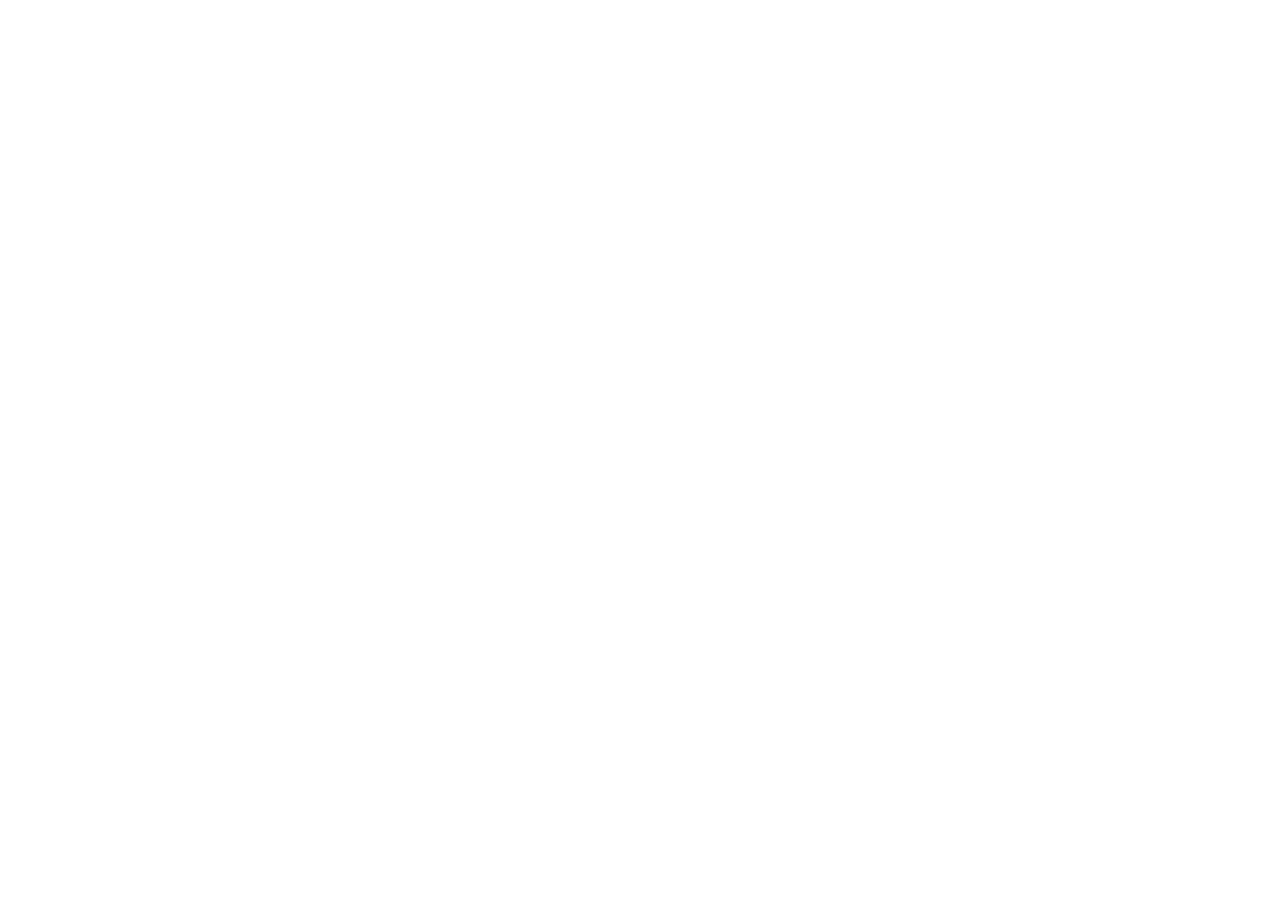
==== index.html @ 8464a9bd "init" ====
<!DOCTYPE html>
<html lang="ja">
<head>
    <meta charset="UTF-8">
    <title>Apple_site</title>
    <link rel="stylesheet" href="css/reset.css">
    <link rel="stylesheet" href="css/sanfrancisco-font.css">
    <link rel="stylesheet" href="css/style.css">
</head>
<body>
    
</body>
</html>
---- css/sanfrancisco-font.css ----
/** WARNING - USE AT OWN RISK */
/** IT IS AGAINST APPLE'S POLICY TO USE SF PRO FOR ANYTHING OTHER THAN iOS/tvOS/macOS/watchOS DESIGN & DEVELOPMENT */
/** https://sf.abarba.me/font.css */
/** https://sf.abarba.me/LICENSE.pdf */

/** 1. Copy/import this file into your main css/scss file */
/** 2. Change css font-family: to "SF Text", "SF Display" or "SF Mono" */
/** 3. Apply font-weight or italic to html elements */

/** THANK YOU */
/** I host these fonts on Cloudfront with SSL in all AWS regions for the best performance and reliability */
/** If you'd like to help offset costs, I'd very much appreciate a donation via Lisk https://lisk.io */
/** Address: 14987768355736502769L */
/** Delegate: andrew */

/*---------------------------------------------------------------------------*
 * SF UI Display
 *---------------------------------------------------------------------------*/

/** Black */
@font-face {
  font-family: "SF Display";
  font-weight: 900;
  src: url("https://sf.abarba.me/SF-UI-Display-Black.otf");
}

/** Bold */
@font-face {
  font-family: "SF Display";
  font-weight: 700;
  src: url("https://sf.abarba.me/SF-UI-Display-Bold.otf");
}

/** Heavy */
@font-face {
  font-family: "SF Display";
  font-weight: 800;
  src: url("https://sf.abarba.me/SF-UI-Display-Heavy.otf");
}

/** Light */
@font-face {
  font-family: "SF Display";
  font-weight: 200;
  src: url("https://sf.abarba.me/SF-UI-Display-Light.otf");
}

/** Medium */
@font-face {
  font-family: "SF Display";
  font-weight: 500;
  src: url("https://sf.abarba.me/SF-UI-Display-Medium.otf");
}

/** Regular */
@font-face {
  font-family: "SF Display";
  font-weight: 400;
  src: url("https://sf.abarba.me/SF-UI-Display-Regular.otf");
}

/** Semibold */
@font-face {
  font-family: "SF Display";
  font-weight: 600;
  src: url("https://sf.abarba.me/SF-UI-Display-Semibold.otf");
}

/** Thin */
@font-face {
  font-family: "SF Display";
  font-weight: 300;
  src: url("https://sf.abarba.me/SF-UI-Display-Thin.otf");
}

/** Ultralight */
@font-face {
  font-family: "SF Display";
  font-weight: 100;
  src: url("https://sf.abarba.me/SF-UI-Display-Ultralight.otf");
}

/*---------------------------------------------------------------------------*
 * SF UI Text
 *---------------------------------------------------------------------------*/

/** Bold */
@font-face {
  font-family: "SF Text";
  font-weight: 700;
  src: url("https://sf.abarba.me/SF-UI-Text-Bold.otf");
}

/** Bold Italic */
@font-face {
  font-family: "SF Text";
  font-weight: 700;
  font-style: italic;
  src: url("https://sf.abarba.me/SF-UI-Text-BoldItalic.otf");
}

/** Heavy */
@font-face {
  font-family: "SF Text";
  font-weight: 800;
  src: url("https://sf.abarba.me/SF-UI-Text-Heavy.otf");
}

/** Heavy Italic */
@font-face {
  font-family: "SF Text";
  font-weight: 800;
  font-style: italic;
  src: url("https://sf.abarba.me/SF-UI-Text-HeavyItalic.otf");
}

/** Light */
@font-face {
  font-family: "SF Text";
  font-weight: 200;
  src: url("https://sf.abarba.me/SF-UI-Text-Light.otf");
}

/** Light Italic */
@font-face {
  font-family: "SF Text";
  font-weight: 200;
  font-style: italic;
  src: url("https://sf.abarba.me/SF-UI-Text-HeavyItalic.otf");
}

/** Medium */
@font-face {
  font-family: "SF Text";
  font-weight: 500;
  src: url("https://sf.abarba.me/SF-UI-Text-Medium.otf");
}

/** Medium Italic */
@font-face {
  font-family: "SF Text";
  font-weight: 500;
  font-style: italic;
  src: url("https://sf.abarba.me/SF-UI-Text-MediumItalic.otf");
}

/** Regular */
@font-face {
  font-family: "SF Text";
  font-weight: 400;
  src: url("https://sf.abarba.me/SF-UI-Text-Regular.otf");
}

/** Regular Italic */
@font-face {
  font-family: "SF Text";
  font-weight: 400;
  font-style: italic;
  src: url("https://sf.abarba.me/SF-UI-Text-RegularItalic.otf");
}

/** Semibold */
@font-face {
  font-family: "SF Text";
  font-weight: 600;
  src: url("https://sf.abarba.me/SF-UI-Text-Semibold.otf");
}

/** Semibold Italic */
@font-face {
  font-family: "SF Text";
  font-weight: 600;
  font-style: italic;
  src: url("https://sf.abarba.me/SF-UI-Text-SemiboldItalic.otf");
}

/** Ultrathin */
@font-face {
  font-family: "SF Text";
  font-weight: 100;
  src: url("https://sf.abarba.me/SF-UI-Text-Ultrathin.otf");
}

/** Ultrathin Italic */
@font-face {
  font-family: "SF Text";
  font-weight: 100;
  font-style: italic;
  src: url("https://sf.abarba.me/SF-UI-Text-UltrathinItalic.otf");
}

/*---------------------------------------------------------------------------*
 * SF Mono
 *---------------------------------------------------------------------------*/

/** Bold */
@font-face {
  font-family: "SF Mono";
  font-weight: 700;
  src: url("https://sf.abarba.me/SFMono-Bold.otf");
}

/** Bold Italic */
@font-face {
  font-family: "SF Mono";
  font-weight: 700;
  font-style: italic;
  src: url("https://sf.abarba.me/SFMono-BoldItalic.otf");
}

/** Heavy */
@font-face {
  font-family: "SF Mono";
  font-weight: 800;
  src: url("https://sf.abarba.me/SFMono-Heavy.otf");
}

/** Heavy Italic */
@font-face {
  font-family: "SF Mono";
  font-weight: 800;
  font-style: italic;
  src: url("https://sf.abarba.me/SFMono-HeavyItalic.otf");
}

/** Light */
@font-face {
  font-family: "SF Mono";
  font-weight: 200;
  src: url("https://sf.abarba.me/SFMono-Light.otf");
}

/** Light Italic */
@font-face {
  font-family: "SF Mono";
  font-weight: 200;
  font-style: italic;
  src: url("https://sf.abarba.me/SFMono-HeavyItalic.otf");
}

/** Medium */
@font-face {
  font-family: "SF Mono";
  font-weight: 500;
  src: url("https://sf.abarba.me/SFMono-Medium.otf");
}

/** Medium Italic */
@font-face {
  font-family: "SF Mono";
  font-weight: 500;
  font-style: italic;
  src: url("https://sf.abarba.me/SFMono-MediumItalic.otf");
}

/** Regular */
@font-face {
  font-family: "SF Mono";
  font-weight: 400;
  src: url("https://sf.abarba.me/SFMono-Regular.otf");
}

/** Regular Italic */
@font-face {
  font-family: "SF Mono";
  font-weight: 400;
  font-style: italic;
  src: url("https://sf.abarba.me/SFMono-RegularItalic.otf");
}

/** Semibold */
@font-face {
  font-family: "SF Mono";
  font-weight: 600;
  src: url("https://sf.abarba.me/SFMono-Semibold.otf");
}

/** Semibold Italic */
@font-face {
  font-family: "SF Mono";
  font-weight: 600;
  font-style: italic;
  src: url("https://sf.abarba.me/SFMono-SemiboldItalic.otf");
}
---- css/style.css ----
@charset "UTF-8";
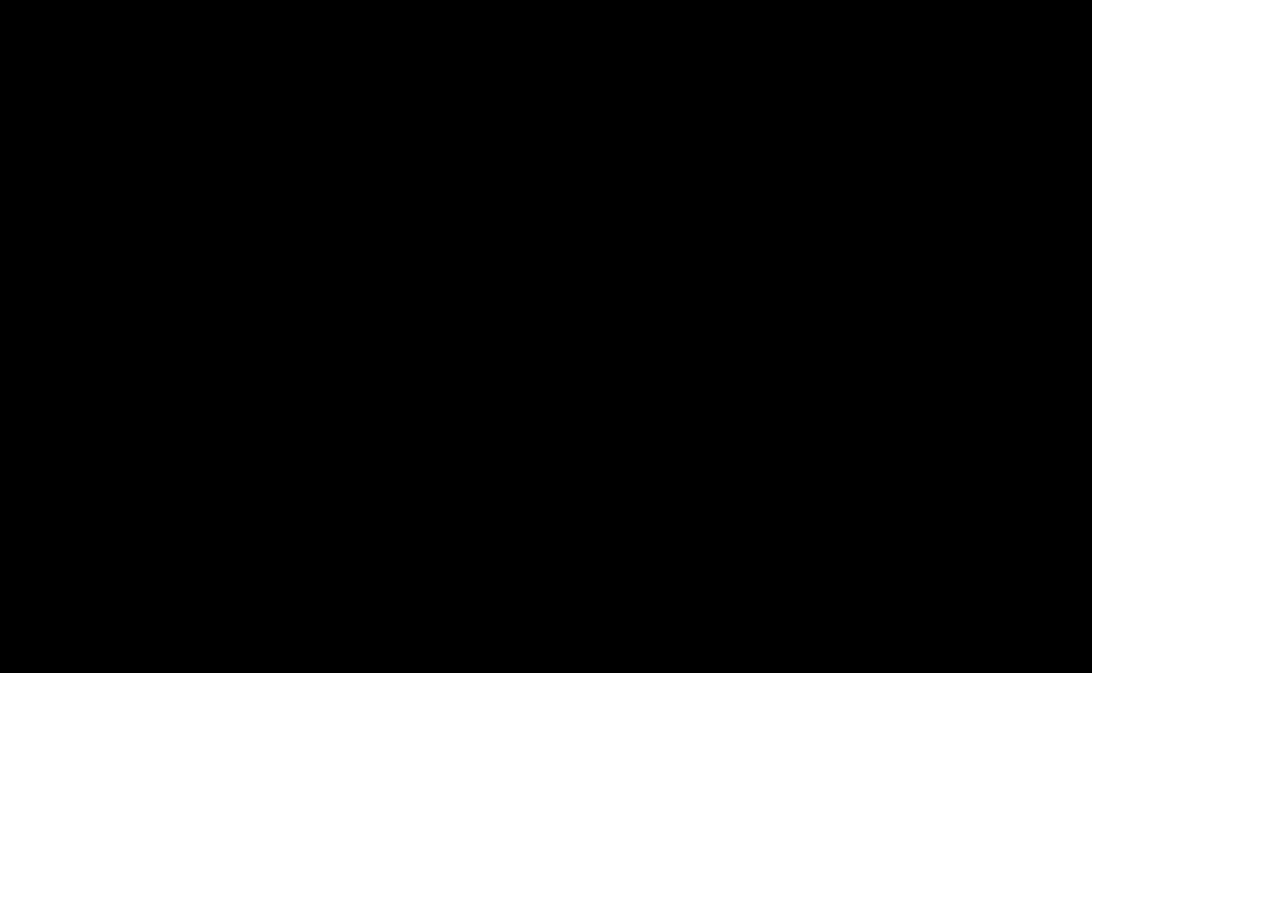
==== commit f0f0c32b: "update" ====
--- a/index.html
+++ b/index.html
@@ -8,6 +8,11 @@
     <link rel="stylesheet" href="css/style.css">
 </head>
 <body>
-    
+    <section class="section-wrap">
+        <div class="hero-area">
+            
+            
+        </div>
+    </section>
 </body>
 </html>--- a/css/style.css
+++ b/css/style.css
@@ -1 +1,19 @@
 @charset "UTF-8";
+
+/* .section-wrap{
+    background-color: black;
+} */
+
+.hero-area{
+    width: 1092px;
+    height: 673px;
+    background-color: #000000;
+}
+
+.hero-l{
+
+}
+
+.hero-r{
+    
+}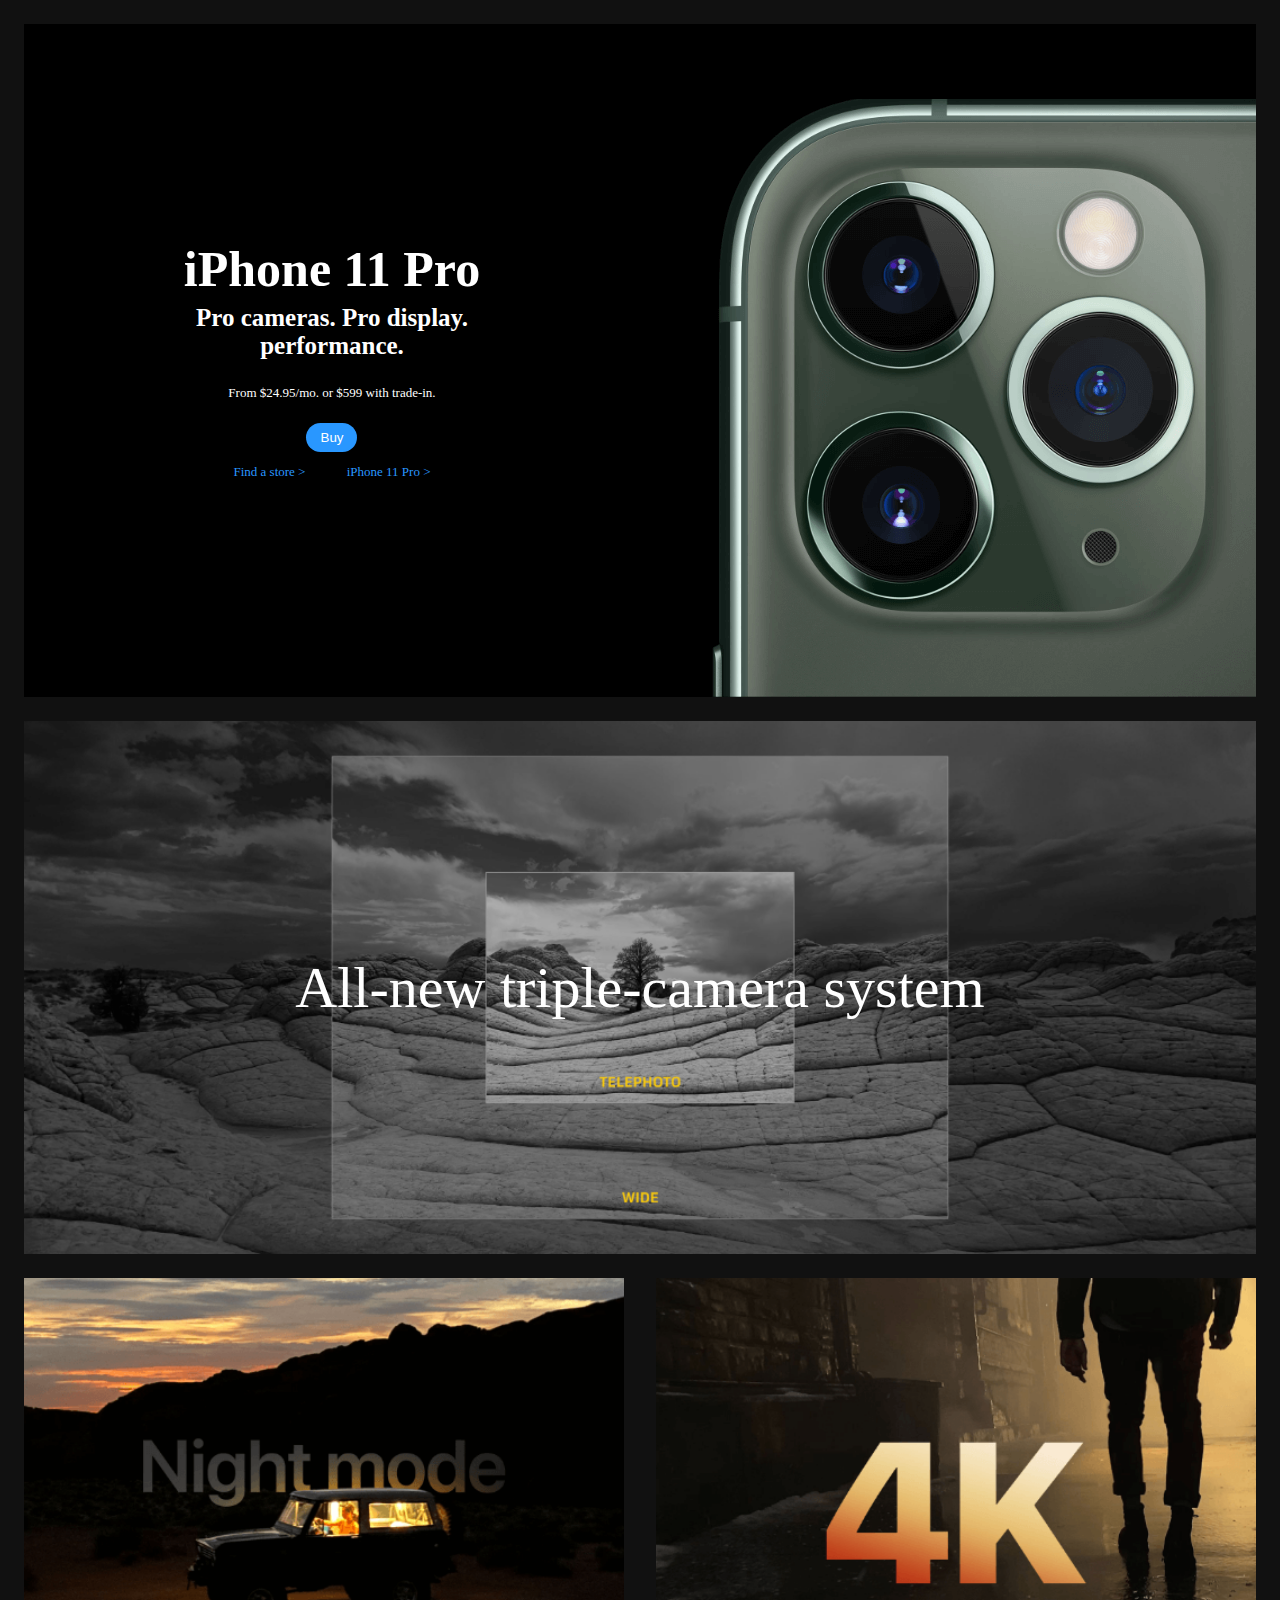
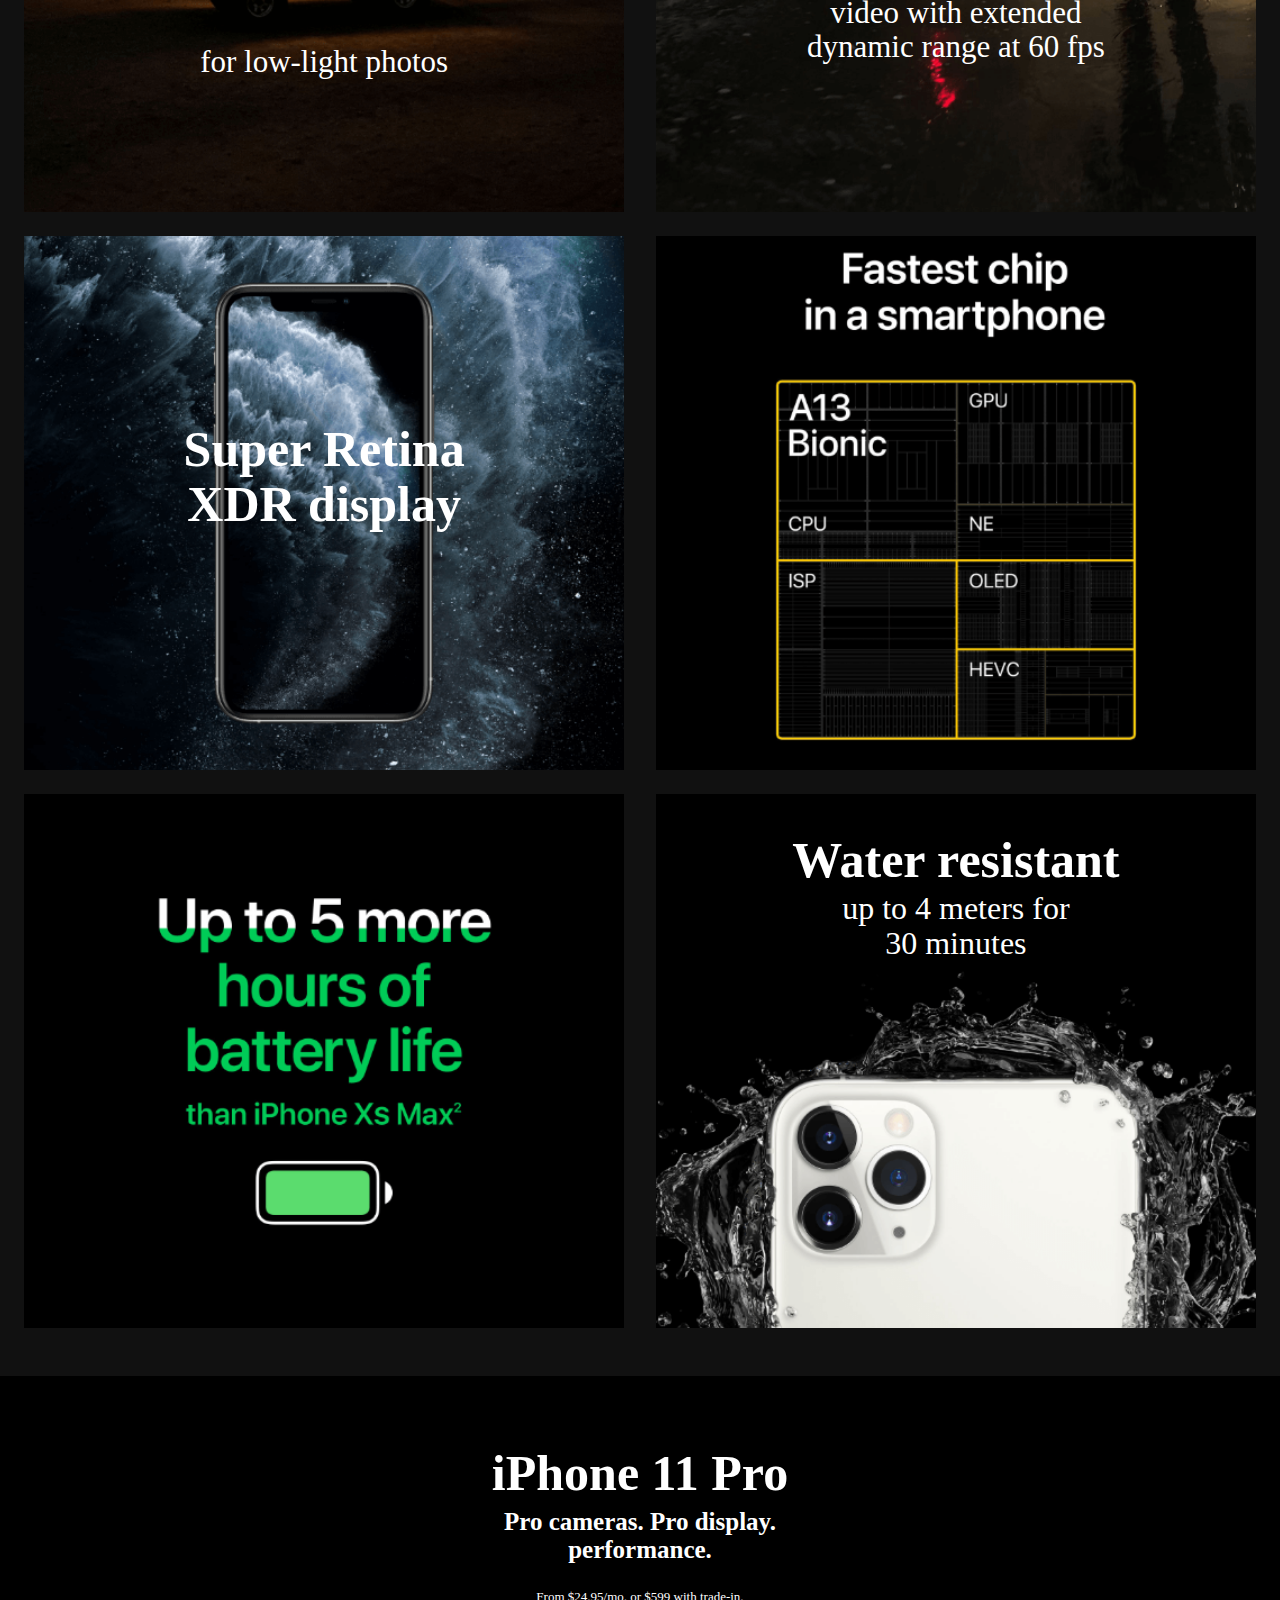
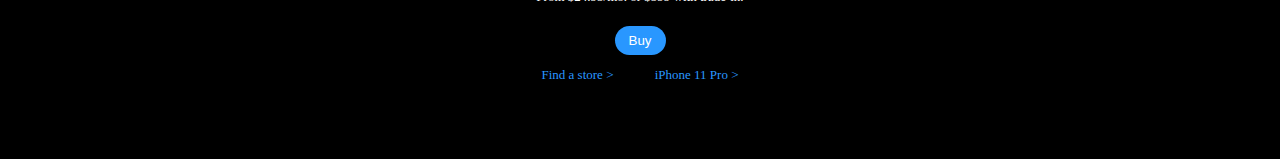
==== commit a2d10a61: "update2" ====
--- a/index.html
+++ b/index.html
@@ -8,11 +8,63 @@
     <link rel="stylesheet" href="css/style.css">
 </head>
 <body>
-    <section class="section-wrap">
-        <div class="hero-area">
-            
-            
+    <div class="section-wrap">
+        <section class="hero-area">
+            <div class="hero-l">
+                <div class="sales">
+                    <h1>iPhone 11 Pro</h1>
+                    <h3>Pro cameras. Pro display. <br> performance.</h3>
+                    <p>From $24.95/mo. or $599 with trade-in.</p>
+                    <button>Buy</button>
+                    <ul>
+                        <li>Find a store ></li>
+                        <li>iPhone 11 Pro ></li>
+                    </ul>
+                </div>
+            </div>
+            <div class="hero-r">
+                <figure><img src="img/hero-r.png " alt="iPhoneの画像"></figure>
+            </div>
+        </section>
+
+        <!-- /.hero-area -->
+        <section class="main01-area">
+            <h2>All-new triple-camera system</h2>
+        </section>
+        <!-- /.main01-area -->
+
+        <section class="main02-area">
+            <div>
+                <h4>for low-light photos</h4>
+            </div>
+            <div>
+                <h4>video with extended<br>dynamic range at 60 fps</h4>
+            </div>
+            <div>
+                <h4>Super Retina<br>XDR display</h4>
+            </div>
+            <div></div>
+            <div></div>
+            <div>
+                <h4>Water resistant</h4>
+                <h5>up to 4 meters for<br>30 minutes</h5>
+            </div>
+        </section>
+        <!-- /.main02-area -->
+    </div>
+    <!-- /.section-wrap -->
+    <section class="main03-area">
+        <div class="sales">
+            <h1>iPhone 11 Pro</h1>
+                <h3>Pro cameras. Pro display. <br> performance.</h3>
+                <p>From $24.95/mo. or $599 with trade-in.</p>
+                <button>Buy</button>
+                <ul>
+                    <li>Find a store ></li>
+                    <li>iPhone 11 Pro ></li>
+                </ul>
         </div>
     </section>
+    <!-- /.main03-area -->
 </body>
 </html>--- a/css/style.css
+++ b/css/style.css
@@ -1,19 +1,192 @@
 @charset "UTF-8";
 
-/* .section-wrap{
-    background-color: black;
-} */
-
-.hero-area{
-    width: 1092px;
-    height: 673px;
-    background-color: #000000;
+*,*::before, *::after{
+    box-sizing: border-box;
 }
 
-.hero-l{
-
+body{
+    color: #ffffff;
+    font-family: "SF Display";
+    line-height: 1.1;
 }
 
+/*  .section-wrap
+----------------------------------------- */
+.section-wrap{
+    background-color: #111111;
+    padding: 24px;
+}
+
+/*  .hero-area
+----------------------------------------- */
+.hero-area{
+    display: flex;
+    background-color: #000000;
+    height: 673px;
+    margin-bottom: 24px;
+}
+.hero-l{
+    width: 50%;
+    display: flex;
+    justify-content: center;
+    align-items: center;
+}
 .hero-r{
-    
+    width: 50%;
+    display: flex;
+    /* 子要素を右側に配置する */
+    justify-content: flex-end;
+}
+
+/*  .sales
+----------------------------------------- */
+.sales{
+    text-align: center;
+}
+.sales h1{
+    font-size: 50px;
+    font-weight: bold;
+    margin-bottom: 7px;
+}
+.sales h3{
+    font-size: 25px;
+    font-weight: bold;
+    margin-bottom: 27px;
+}
+.sales p{
+    font-family: "SF Text";
+    font-size: 13px;
+    margin-bottom: 22px;
+}
+.sales button{
+    width: 51px;
+    height: 29px;
+    background-color: #2997ff;
+    margin-bottom: 13px;
+    border: none;
+    border-radius: 51px;
+    color: #ffffff;
+}
+.sales ul{
+    display: flex;
+    justify-content: space-between;
+    width: 197px;
+    margin: 0 auto;
+}
+.sales li{
+    font-family: "SF Text";
+    font-size: 13px;
+    color: #2997ff;
+}
+
+/*  .main01-area
+----------------------------------------- */
+.main01-area{
+    height: 533px;
+    display: flex;
+    justify-content: center;
+    align-items: center;
+    margin-bottom: 24px;
+    background: url(../img/main01.png) 
+    no-repeat center center;
+    background-size: cover;
+}
+.main01-area h2{
+    font-size: 58px;
+}
+
+/*  .main02-area
+----------------------------------------- */
+.main02-area{
+    display: flex;
+    justify-content: space-between;
+    flex-wrap: wrap;
+}
+.main02-area div{
+    width: 48.722%;
+    height: 534px;
+    margin-bottom: 24px;
+}
+.main02-area div:nth-of-type(1){
+    background: url(../img/main02.png) 
+    no-repeat center center;
+    background-size: cover;
+    position: relative;
+}
+.main02-area div:nth-of-type(1) h4{
+    font-size: 31px;
+    position: absolute;
+    top: 367px;
+    left: 0;
+    right: 0;
+    text-align: center;
+}
+.main02-area div:nth-of-type(2){
+    background: url(../img/main03.png) 
+    no-repeat center center;
+    background-size: cover;
+    position: relative;
+}
+.main02-area div:nth-of-type(2) h4{
+    font-size: 31px;
+    position: absolute;
+    top: 318px;
+    left: 0;
+    right: 0;
+    text-align: center;
+}
+.main02-area div:nth-of-type(3){
+    background: url(../img/main04.png) 
+    no-repeat center center;
+    background-size: cover;
+    position: relative;
+}
+.main02-area div:nth-of-type(3) h4{
+    font-size: 50px;
+    font-weight: bold;
+    position: absolute;
+    top: 186px;
+    left: 0;
+    right: 0;
+    text-align: center;
+}
+.main02-area div:nth-of-type(4){
+    background: url(../img/main05.png) 
+    no-repeat center center;
+    background-size: cover;
+}
+.main02-area div:nth-of-type(5){
+    background: url(../img/main06.png) 
+    no-repeat center center;
+    background-size: cover;
+}
+.main02-area div:nth-of-type(6){
+    background: url(../img/main07.png) 
+    no-repeat center center;
+    background-size: cover;
+    position: relative;
+}
+.main02-area div:nth-of-type(6) h4{
+    font-size: 50px;
+    font-weight: bold;
+    position: absolute;
+    top: 39px;
+    left: 0;
+    right: 0;
+    text-align: center;
+}
+.main02-area div:nth-of-type(6) h5{
+    font-size: 32px;
+    position: absolute;
+    top: 97px;
+    left: 0;
+    right: 0;
+    text-align: center;
+}
+
+/*  .main03-area
+----------------------------------------- */
+.main03-area{
+    background-color: #000000;
+    padding: 70px 0 76px;
 }